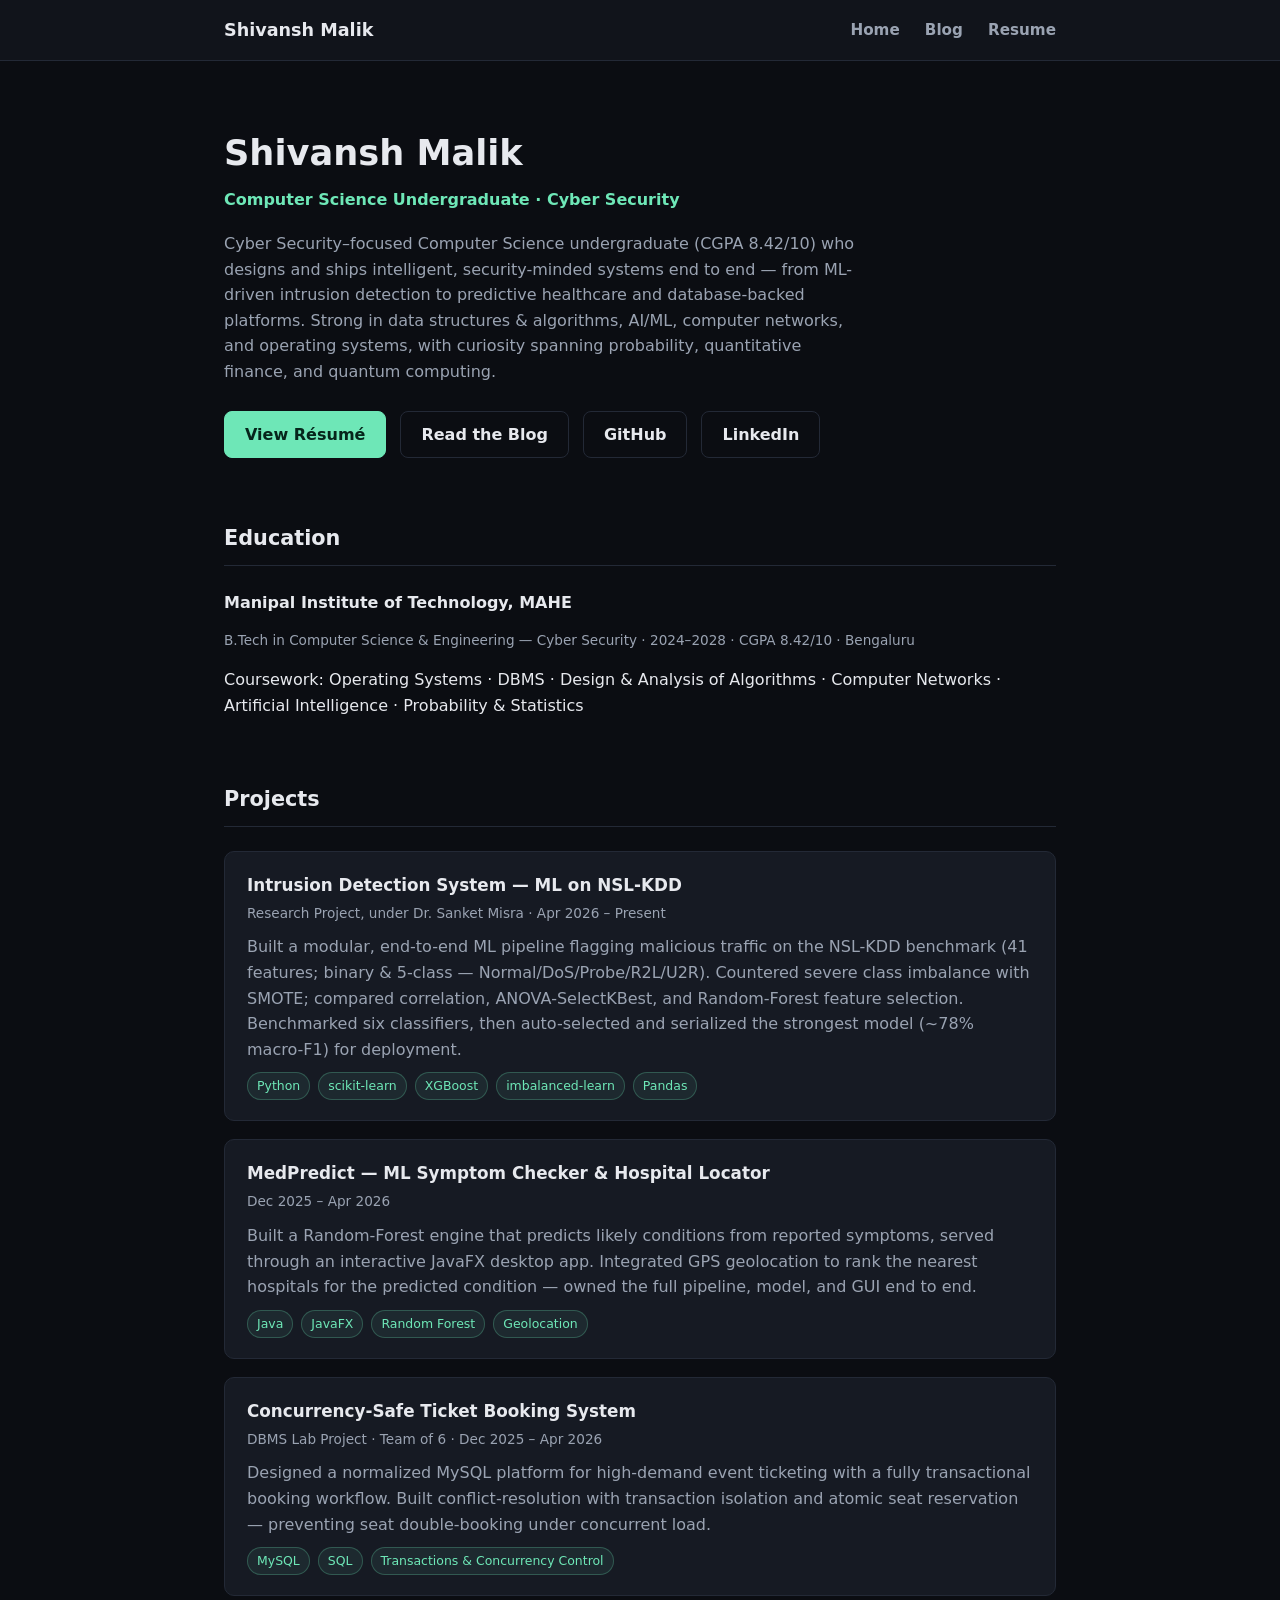
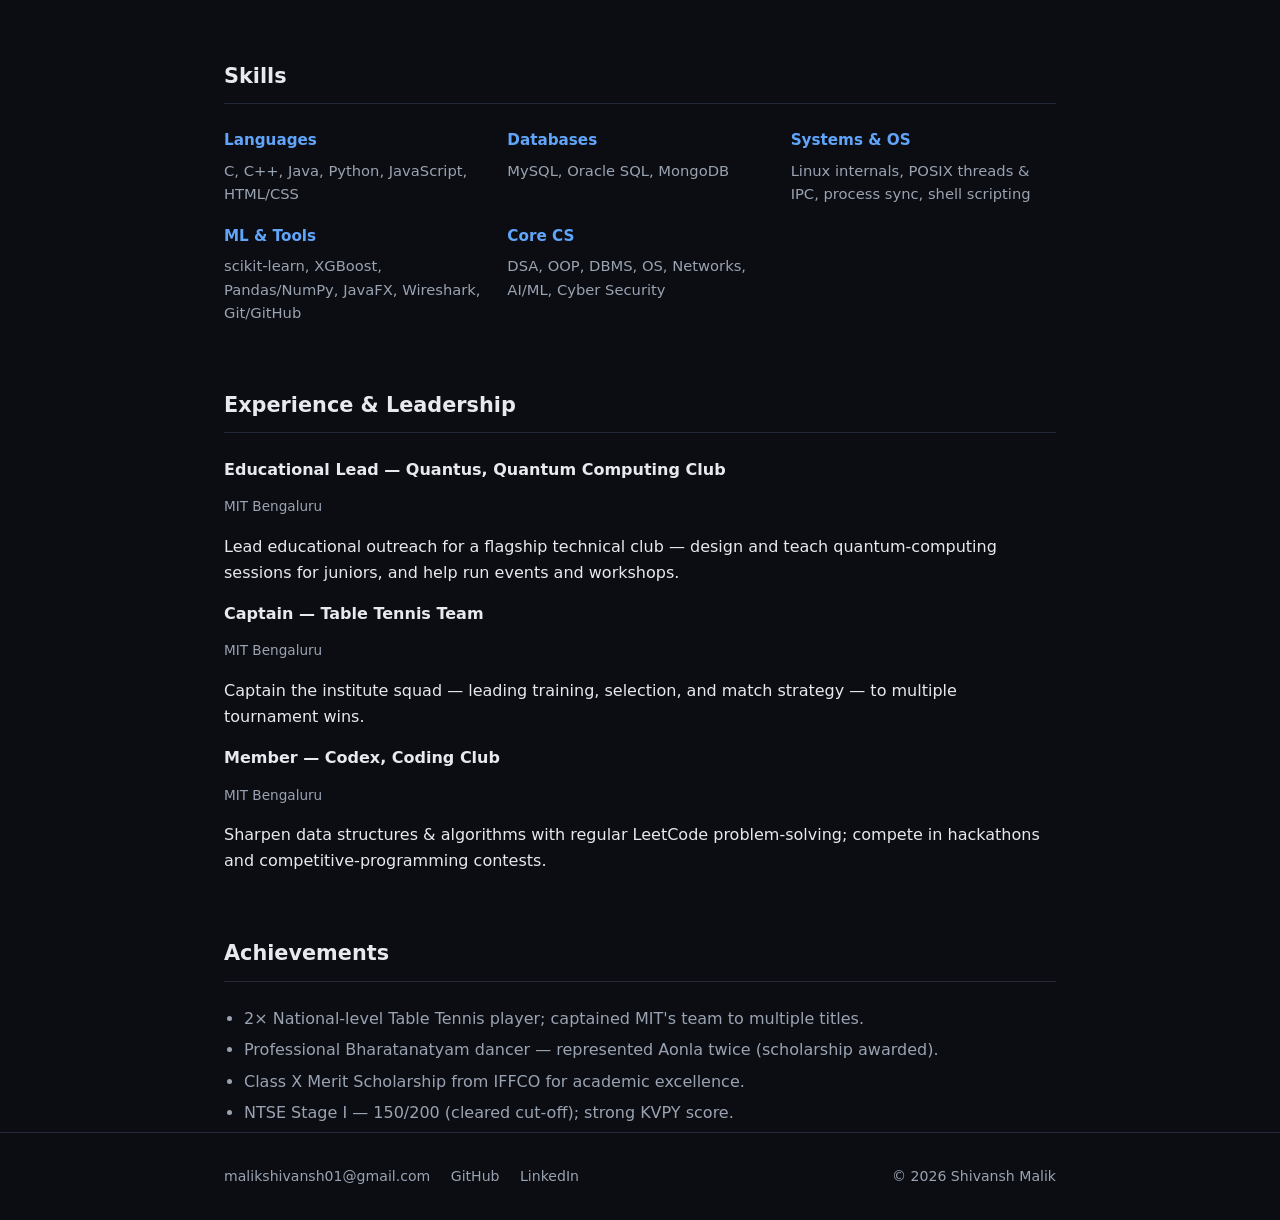
==== index.html @ 91553f65 "Initial site: portfolio home, blog, and resume" ====
<!DOCTYPE html>
<html lang="en">
<head>
  <meta charset="UTF-8" />
  <meta name="viewport" content="width=device-width, initial-scale=1.0" />
  <title>Shivansh Malik — Computer Science &amp; Cyber Security</title>
  <meta name="description" content="Shivansh Malik — Computer Science undergraduate building intelligent, security-minded systems end to end." />
  <link rel="stylesheet" href="style.css" />
</head>
<body>
  <header class="site-header">
    <div class="wrap">
      <a class="brand" href="index.html">Shivansh Malik</a>
      <nav class="site-nav">
        <a href="index.html">Home</a>
        <a href="blog.html">Blog</a>
        <a href="resume.pdf">Resume</a>
      </nav>
    </div>
  </header>

  <main class="wrap">
    <section class="hero">
      <h1>Shivansh Malik</h1>
      <p class="role">Computer Science Undergraduate · Cyber Security</p>
      <p class="lead">
        Cyber Security–focused Computer Science undergraduate (CGPA 8.42/10) who designs and ships
        intelligent, security-minded systems end to end — from ML-driven intrusion detection to
        predictive healthcare and database-backed platforms. Strong in data structures &amp; algorithms,
        AI/ML, computer networks, and operating systems, with curiosity spanning probability,
        quantitative finance, and quantum computing.
      </p>
      <div class="btn-row">
        <a class="btn primary" href="resume.pdf">View Résumé</a>
        <a class="btn ghost" href="blog.html">Read the Blog</a>
        <a class="btn ghost" href="https://github.com/shxvansh07">GitHub</a>
        <a class="btn ghost" href="https://www.linkedin.com/in/shivansh-malik-41b51a372/">LinkedIn</a>
      </div>
    </section>

    <section id="education">
      <h2>Education</h2>
      <div class="edu-item">
        <h3>Manipal Institute of Technology, MAHE</h3>
        <p class="meta">B.Tech in Computer Science &amp; Engineering — Cyber Security · 2024–2028 · CGPA 8.42/10 · Bengaluru</p>
        <p>Coursework: Operating Systems · DBMS · Design &amp; Analysis of Algorithms · Computer Networks · Artificial Intelligence · Probability &amp; Statistics</p>
      </div>
    </section>

    <section id="projects">
      <h2>Projects</h2>

      <div class="card">
        <h3>Intrusion Detection System — ML on NSL-KDD</h3>
        <p class="meta">Research Project, under Dr. Sanket Misra · Apr 2026 – Present</p>
        <p>
          Built a modular, end-to-end ML pipeline flagging malicious traffic on the NSL-KDD benchmark
          (41 features; binary &amp; 5-class — Normal/DoS/Probe/R2L/U2R). Countered severe class imbalance
          with SMOTE; compared correlation, ANOVA-SelectKBest, and Random-Forest feature selection.
          Benchmarked six classifiers, then auto-selected and serialized the strongest model
          (~78% macro-F1) for deployment.
        </p>
        <div class="tag-row">
          <span class="tag">Python</span>
          <span class="tag">scikit-learn</span>
          <span class="tag">XGBoost</span>
          <span class="tag">imbalanced-learn</span>
          <span class="tag">Pandas</span>
        </div>
      </div>

      <div class="card">
        <h3>MedPredict — ML Symptom Checker &amp; Hospital Locator</h3>
        <p class="meta">Dec 2025 – Apr 2026</p>
        <p>
          Built a Random-Forest engine that predicts likely conditions from reported symptoms, served
          through an interactive JavaFX desktop app. Integrated GPS geolocation to rank the nearest
          hospitals for the predicted condition — owned the full pipeline, model, and GUI end to end.
        </p>
        <div class="tag-row">
          <span class="tag">Java</span>
          <span class="tag">JavaFX</span>
          <span class="tag">Random Forest</span>
          <span class="tag">Geolocation</span>
        </div>
      </div>

      <div class="card">
        <h3>Concurrency-Safe Ticket Booking System</h3>
        <p class="meta">DBMS Lab Project · Team of 6 · Dec 2025 – Apr 2026</p>
        <p>
          Designed a normalized MySQL platform for high-demand event ticketing with a fully
          transactional booking workflow. Built conflict-resolution with transaction isolation and
          atomic seat reservation — preventing seat double-booking under concurrent load.
        </p>
        <div class="tag-row">
          <span class="tag">MySQL</span>
          <span class="tag">SQL</span>
          <span class="tag">Transactions &amp; Concurrency Control</span>
        </div>
      </div>
    </section>

    <section id="skills">
      <h2>Skills</h2>
      <div class="skills-grid">
        <div class="skill-card">
          <h3>Languages</h3>
          <p>C, C++, Java, Python, JavaScript, HTML/CSS</p>
        </div>
        <div class="skill-card">
          <h3>Databases</h3>
          <p>MySQL, Oracle SQL, MongoDB</p>
        </div>
        <div class="skill-card">
          <h3>Systems &amp; OS</h3>
          <p>Linux internals, POSIX threads &amp; IPC, process sync, shell scripting</p>
        </div>
        <div class="skill-card">
          <h3>ML &amp; Tools</h3>
          <p>scikit-learn, XGBoost, Pandas/NumPy, JavaFX, Wireshark, Git/GitHub</p>
        </div>
        <div class="skill-card">
          <h3>Core CS</h3>
          <p>DSA, OOP, DBMS, OS, Networks, AI/ML, Cyber Security</p>
        </div>
      </div>
    </section>

    <section id="leadership">
      <h2>Experience &amp; Leadership</h2>
      <div class="leadership-item">
        <h3>Educational Lead — Quantus, Quantum Computing Club</h3>
        <p class="meta">MIT Bengaluru</p>
        <p>Lead educational outreach for a flagship technical club — design and teach quantum-computing sessions for juniors, and help run events and workshops.</p>
      </div>
      <div class="leadership-item">
        <h3>Captain — Table Tennis Team</h3>
        <p class="meta">MIT Bengaluru</p>
        <p>Captain the institute squad — leading training, selection, and match strategy — to multiple tournament wins.</p>
      </div>
      <div class="leadership-item">
        <h3>Member — Codex, Coding Club</h3>
        <p class="meta">MIT Bengaluru</p>
        <p>Sharpen data structures &amp; algorithms with regular LeetCode problem-solving; compete in hackathons and competitive-programming contests.</p>
      </div>
    </section>

    <section id="achievements">
      <h2>Achievements</h2>
      <ul class="achievements">
        <li>2× National-level Table Tennis player; captained MIT's team to multiple titles.</li>
        <li>Professional Bharatanatyam dancer — represented Aonla twice (scholarship awarded).</li>
        <li>Class X Merit Scholarship from IFFCO for academic excellence.</li>
        <li>NTSE Stage I — 150/200 (cleared cut-off); strong KVPY score.</li>
      </ul>
    </section>
  </main>

  <footer>
    <div class="wrap">
      <div>
        <a href="mailto:malikshivansh01@gmail.com">malikshivansh01@gmail.com</a>
        <a href="https://github.com/shxvansh07">GitHub</a>
        <a href="https://www.linkedin.com/in/shivansh-malik-41b51a372/">LinkedIn</a>
      </div>
      <div>© 2026 Shivansh Malik</div>
    </div>
  </footer>
</body>
</html>
---- style.css ----
:root {
  --bg: #0b0d12;
  --bg-soft: #11141b;
  --card: #161a23;
  --border: #232936;
  --text: #e7e9ee;
  --text-dim: #9aa3b2;
  --accent: #6ee7b7;
  --accent-2: #60a5fa;
  --max-width: 880px;
}

* {
  box-sizing: border-box;
}

html {
  scroll-behavior: smooth;
}

body {
  margin: 0;
  background: var(--bg);
  color: var(--text);
  font-family: "Segoe UI", system-ui, -apple-system, Roboto, Helvetica, Arial, sans-serif;
  line-height: 1.6;
}

a {
  color: var(--accent-2);
  text-decoration: none;
}

a:hover {
  text-decoration: underline;
}

.wrap {
  max-width: var(--max-width);
  margin: 0 auto;
  padding: 0 24px;
}

header.site-header {
  border-bottom: 1px solid var(--border);
  background: var(--bg-soft);
  position: sticky;
  top: 0;
  z-index: 10;
}

header.site-header .wrap {
  display: flex;
  align-items: center;
  justify-content: space-between;
  padding-top: 16px;
  padding-bottom: 16px;
}

.brand {
  font-weight: 700;
  font-size: 1.1rem;
  color: var(--text);
}

.brand:hover {
  text-decoration: none;
  color: var(--accent);
}

nav.site-nav a {
  margin-left: 20px;
  color: var(--text-dim);
  font-weight: 600;
  font-size: 0.95rem;
}

nav.site-nav a:hover {
  color: var(--accent);
  text-decoration: none;
}

main {
  padding: 56px 0 80px;
}

.hero h1 {
  font-size: 2.2rem;
  margin: 0 0 6px;
}

.hero .role {
  color: var(--accent);
  font-weight: 600;
  margin: 0 0 18px;
}

.hero p.lead {
  color: var(--text-dim);
  max-width: 640px;
}

.btn-row {
  display: flex;
  gap: 14px;
  margin-top: 26px;
  flex-wrap: wrap;
}

.btn {
  display: inline-block;
  padding: 10px 20px;
  border-radius: 8px;
  font-weight: 600;
  border: 1px solid var(--border);
}

.btn.primary {
  background: var(--accent);
  color: #06251b;
  border-color: var(--accent);
}

.btn.primary:hover {
  text-decoration: none;
  opacity: 0.9;
}

.btn.ghost {
  color: var(--text);
}

.btn.ghost:hover {
  text-decoration: none;
  border-color: var(--accent-2);
  color: var(--accent-2);
}

section {
  margin-top: 64px;
}

section h2 {
  font-size: 1.3rem;
  border-bottom: 1px solid var(--border);
  padding-bottom: 10px;
  margin-bottom: 24px;
}

.skills-grid {
  display: grid;
  grid-template-columns: repeat(auto-fit, minmax(200px, 1fr));
  gap: 18px;
}

.skill-card h3 {
  margin: 0 0 6px;
  font-size: 0.95rem;
  color: var(--accent-2);
}

.skill-card p {
  margin: 0;
  color: var(--text-dim);
  font-size: 0.92rem;
}

.card {
  background: var(--card);
  border: 1px solid var(--border);
  border-radius: 10px;
  padding: 20px 22px;
  margin-bottom: 18px;
}

.card h3 {
  margin: 0 0 4px;
  font-size: 1.05rem;
}

.card .meta {
  color: var(--text-dim);
  font-size: 0.85rem;
  margin-bottom: 10px;
}

.card p {
  margin: 0 0 8px;
  color: var(--text-dim);
}

.tag-row {
  display: flex;
  flex-wrap: wrap;
  gap: 8px;
  margin-top: 10px;
}

.tag {
  font-size: 0.78rem;
  color: var(--accent);
  background: rgba(110, 231, 183, 0.08);
  border: 1px solid rgba(110, 231, 183, 0.25);
  padding: 3px 9px;
  border-radius: 999px;
}

.edu-item, .leadership-item {
  margin-bottom: 16px;
}

.edu-item h3, .leadership-item h3 {
  margin: 0 0 2px;
  font-size: 1rem;
}

.edu-item .meta, .leadership-item .meta {
  color: var(--text-dim);
  font-size: 0.85rem;
}

ul.achievements {
  margin: 0;
  padding-left: 20px;
  color: var(--text-dim);
}

ul.achievements li {
  margin-bottom: 6px;
}

footer {
  border-top: 1px solid var(--border);
  padding: 32px 0;
  color: var(--text-dim);
  font-size: 0.88rem;
}

footer .wrap {
  display: flex;
  justify-content: space-between;
  flex-wrap: wrap;
  gap: 10px;
}

footer a {
  color: var(--text-dim);
  margin-right: 16px;
}

footer a:hover {
  color: var(--accent-2);
}

.post-list .post-item {
  padding: 18px 0;
  border-bottom: 1px solid var(--border);
}

.post-list .post-item:last-child {
  border-bottom: none;
}

.post-item .post-date {
  color: var(--text-dim);
  font-size: 0.82rem;
}

.post-item h3 {
  margin: 8px 0 6px;
}

.post-item p {
  color: var(--text-dim);
  margin: 0;
}

article.post {
  max-width: 680px;
}

article.post .post-date {
  color: var(--text-dim);
  font-size: 0.85rem;
  margin-bottom: 6px;
}

article.post h1 {
  margin-top: 0;
}

article.post p {
  color: var(--text-dim);
}

.back-link {
  display: inline-block;
  margin-bottom: 30px;
  color: var(--text-dim);
  font-size: 0.9rem;
}
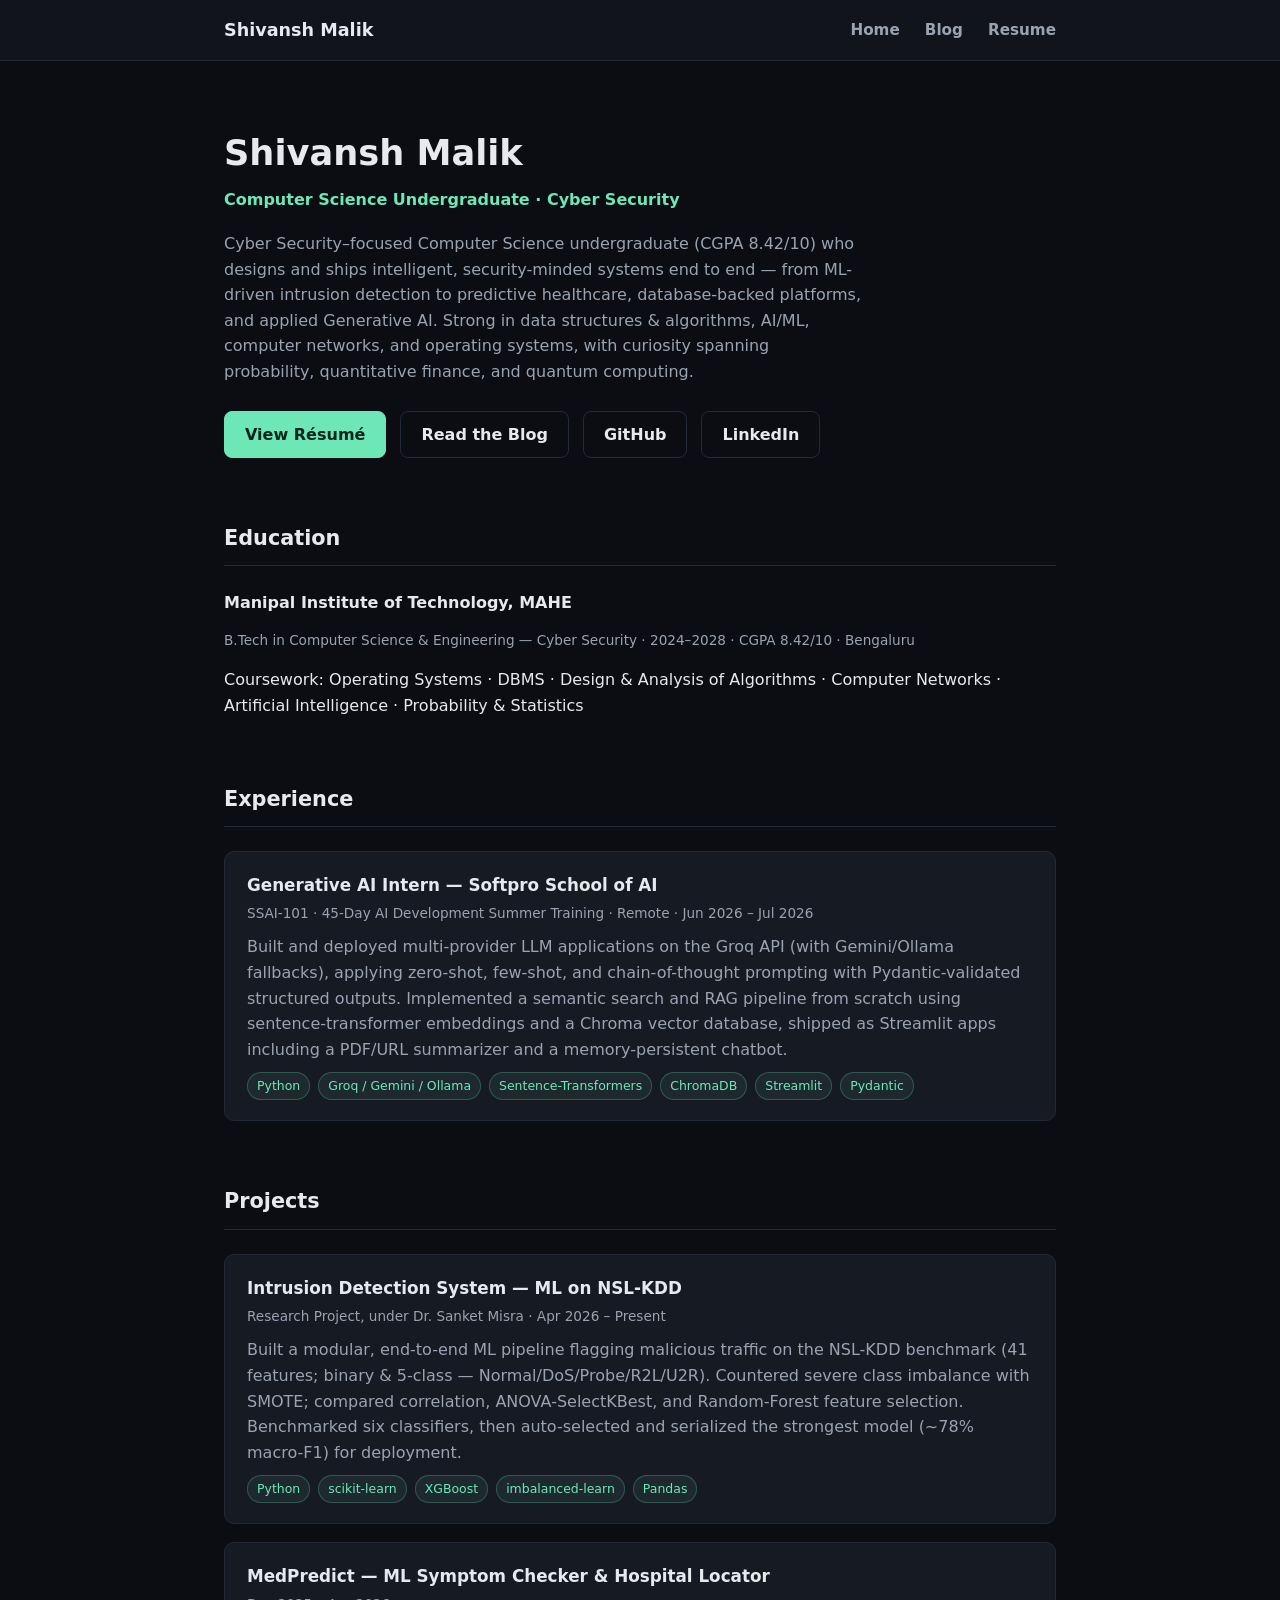
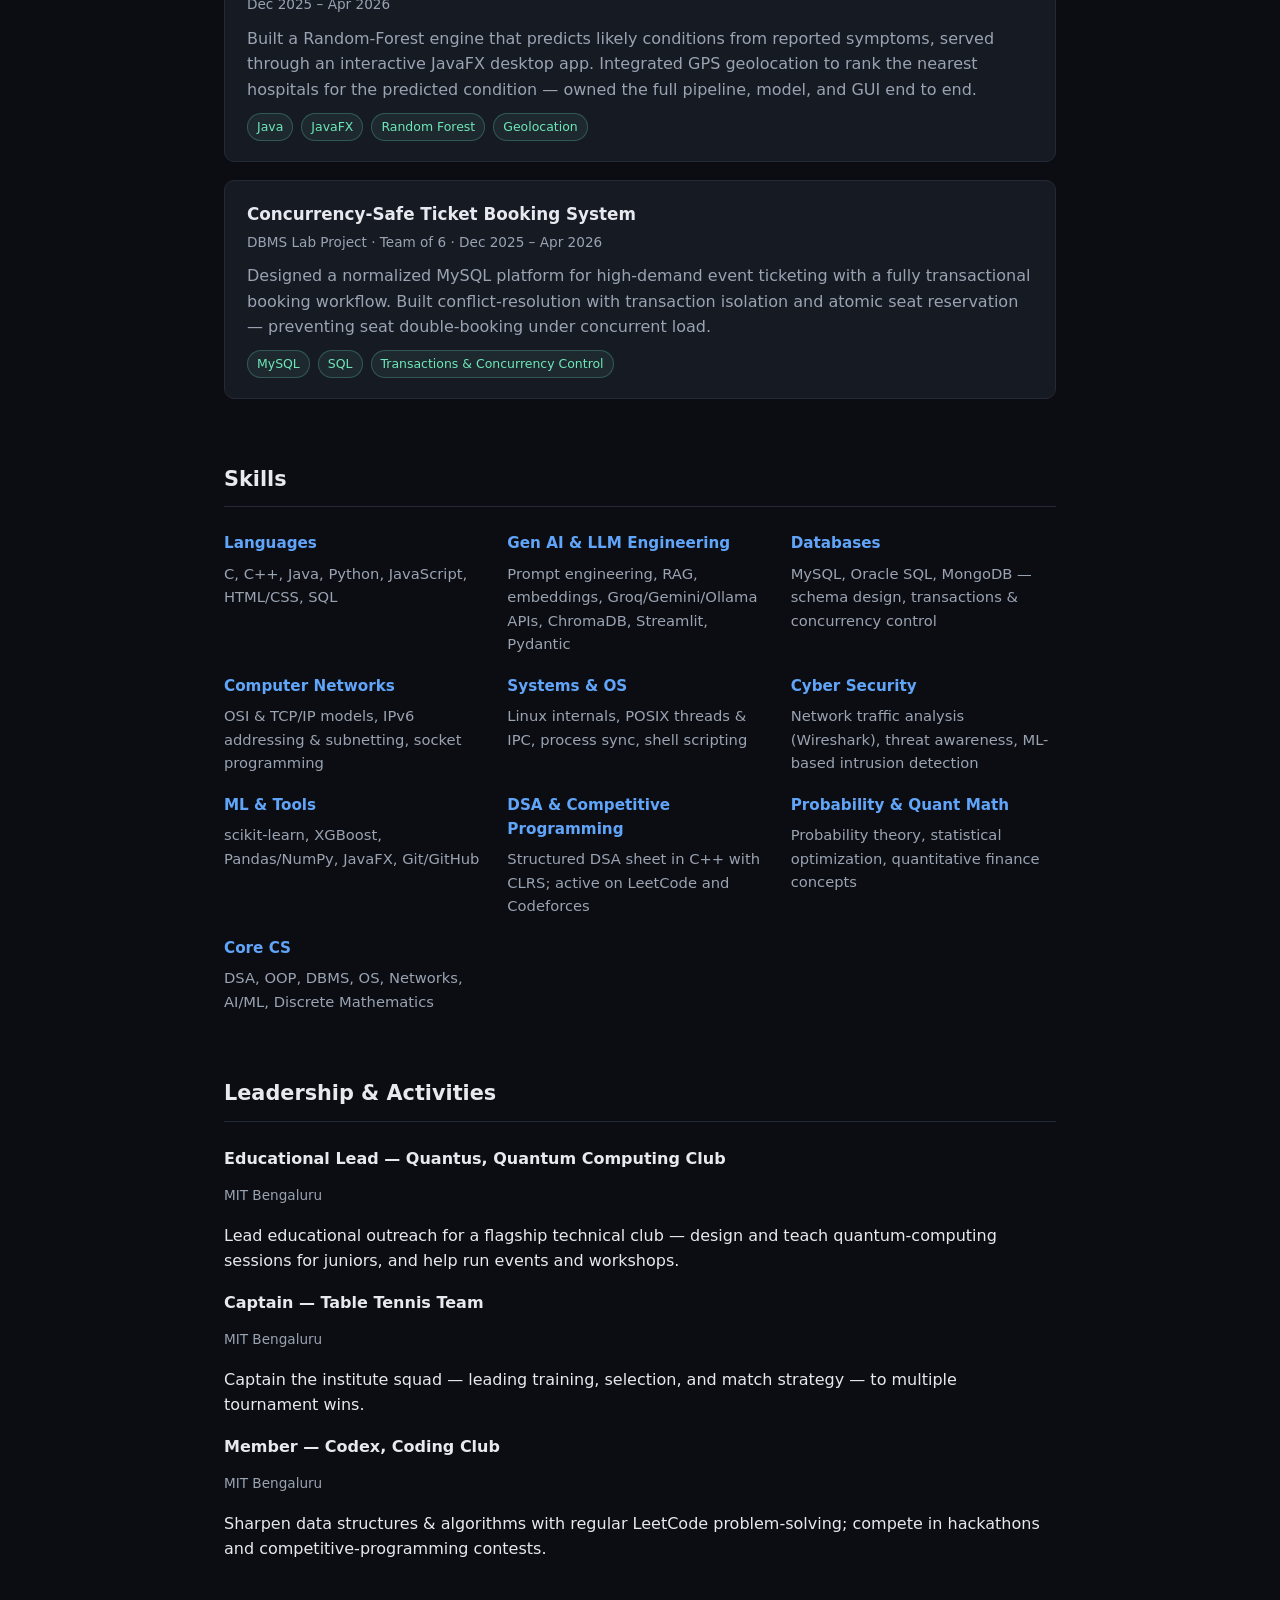
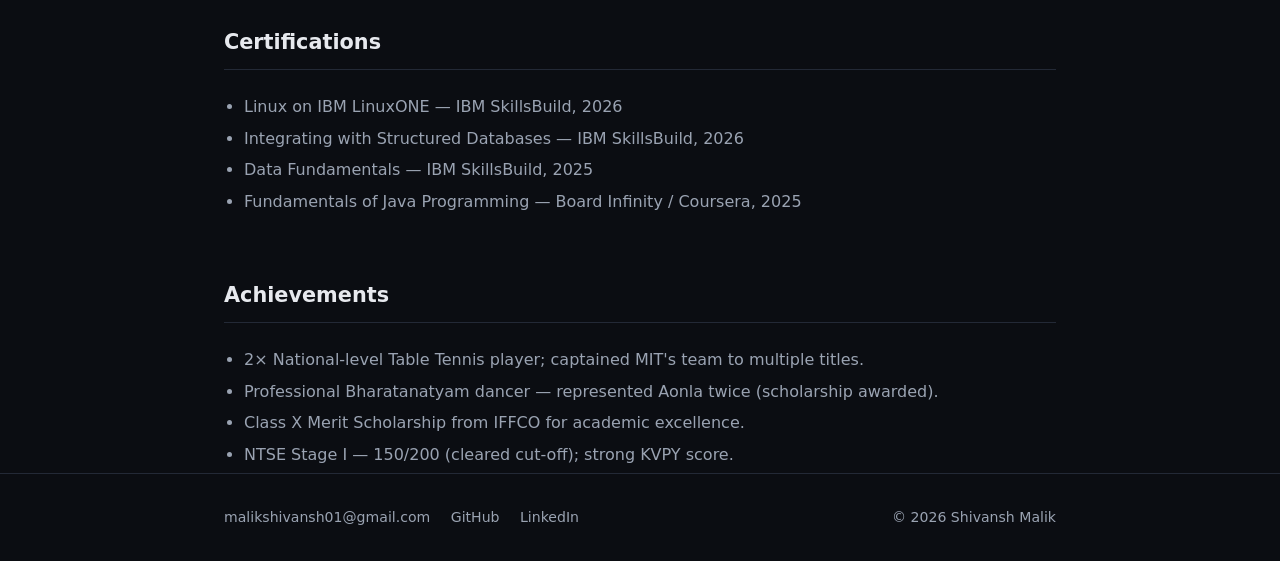
==== commit fc569dec: "Update resume and site with GenAI internship, expanded skills, and certifications Reflects the lates" ====
--- a/index.html
+++ b/index.html
@@ -26,9 +26,9 @@
       <p class="lead">
         Cyber Security–focused Computer Science undergraduate (CGPA 8.42/10) who designs and ships
         intelligent, security-minded systems end to end — from ML-driven intrusion detection to
-        predictive healthcare and database-backed platforms. Strong in data structures &amp; algorithms,
-        AI/ML, computer networks, and operating systems, with curiosity spanning probability,
-        quantitative finance, and quantum computing.
+        predictive healthcare, database-backed platforms, and applied Generative AI. Strong in data
+        structures &amp; algorithms, AI/ML, computer networks, and operating systems, with curiosity
+        spanning probability, quantitative finance, and quantum computing.
       </p>
       <div class="btn-row">
         <a class="btn primary" href="resume.pdf">View Résumé</a>
@@ -47,6 +47,29 @@
       </div>
     </section>
 
+    <section id="experience">
+      <h2>Experience</h2>
+      <div class="card">
+        <h3>Generative AI Intern — Softpro School of AI</h3>
+        <p class="meta">SSAI-101 · 45-Day AI Development Summer Training · Remote · Jun 2026 – Jul 2026</p>
+        <p>
+          Built and deployed multi-provider LLM applications on the Groq API (with Gemini/Ollama
+          fallbacks), applying zero-shot, few-shot, and chain-of-thought prompting with
+          Pydantic-validated structured outputs. Implemented a semantic search and RAG pipeline from
+          scratch using sentence-transformer embeddings and a Chroma vector database, shipped as
+          Streamlit apps including a PDF/URL summarizer and a memory-persistent chatbot.
+        </p>
+        <div class="tag-row">
+          <span class="tag">Python</span>
+          <span class="tag">Groq / Gemini / Ollama</span>
+          <span class="tag">Sentence-Transformers</span>
+          <span class="tag">ChromaDB</span>
+          <span class="tag">Streamlit</span>
+          <span class="tag">Pydantic</span>
+        </div>
+      </div>
+    </section>
+
     <section id="projects">
       <h2>Projects</h2>
 
@@ -106,29 +129,49 @@
       <div class="skills-grid">
         <div class="skill-card">
           <h3>Languages</h3>
-          <p>C, C++, Java, Python, JavaScript, HTML/CSS</p>
+          <p>C, C++, Java, Python, JavaScript, HTML/CSS, SQL</p>
+        </div>
+        <div class="skill-card">
+          <h3>Gen AI &amp; LLM Engineering</h3>
+          <p>Prompt engineering, RAG, embeddings, Groq/Gemini/Ollama APIs, ChromaDB, Streamlit, Pydantic</p>
         </div>
         <div class="skill-card">
           <h3>Databases</h3>
-          <p>MySQL, Oracle SQL, MongoDB</p>
+          <p>MySQL, Oracle SQL, MongoDB — schema design, transactions &amp; concurrency control</p>
+        </div>
+        <div class="skill-card">
+          <h3>Computer Networks</h3>
+          <p>OSI &amp; TCP/IP models, IPv6 addressing &amp; subnetting, socket programming</p>
         </div>
         <div class="skill-card">
           <h3>Systems &amp; OS</h3>
           <p>Linux internals, POSIX threads &amp; IPC, process sync, shell scripting</p>
         </div>
         <div class="skill-card">
+          <h3>Cyber Security</h3>
+          <p>Network traffic analysis (Wireshark), threat awareness, ML-based intrusion detection</p>
+        </div>
+        <div class="skill-card">
           <h3>ML &amp; Tools</h3>
-          <p>scikit-learn, XGBoost, Pandas/NumPy, JavaFX, Wireshark, Git/GitHub</p>
+          <p>scikit-learn, XGBoost, Pandas/NumPy, JavaFX, Git/GitHub</p>
+        </div>
+        <div class="skill-card">
+          <h3>DSA &amp; Competitive Programming</h3>
+          <p>Structured DSA sheet in C++ with CLRS; active on LeetCode and Codeforces</p>
+        </div>
+        <div class="skill-card">
+          <h3>Probability &amp; Quant Math</h3>
+          <p>Probability theory, statistical optimization, quantitative finance concepts</p>
         </div>
         <div class="skill-card">
           <h3>Core CS</h3>
-          <p>DSA, OOP, DBMS, OS, Networks, AI/ML, Cyber Security</p>
+          <p>DSA, OOP, DBMS, OS, Networks, AI/ML, Discrete Mathematics</p>
         </div>
       </div>
     </section>
 
     <section id="leadership">
-      <h2>Experience &amp; Leadership</h2>
+      <h2>Leadership &amp; Activities</h2>
       <div class="leadership-item">
         <h3>Educational Lead — Quantus, Quantum Computing Club</h3>
         <p class="meta">MIT Bengaluru</p>
@@ -144,6 +187,16 @@
         <p class="meta">MIT Bengaluru</p>
         <p>Sharpen data structures &amp; algorithms with regular LeetCode problem-solving; compete in hackathons and competitive-programming contests.</p>
       </div>
+    </section>
+
+    <section id="certifications">
+      <h2>Certifications</h2>
+      <ul class="achievements">
+        <li>Linux on IBM LinuxONE — IBM SkillsBuild, 2026</li>
+        <li>Integrating with Structured Databases — IBM SkillsBuild, 2026</li>
+        <li>Data Fundamentals — IBM SkillsBuild, 2025</li>
+        <li>Fundamentals of Java Programming — Board Infinity / Coursera, 2025</li>
+      </ul>
     </section>
 
     <section id="achievements">
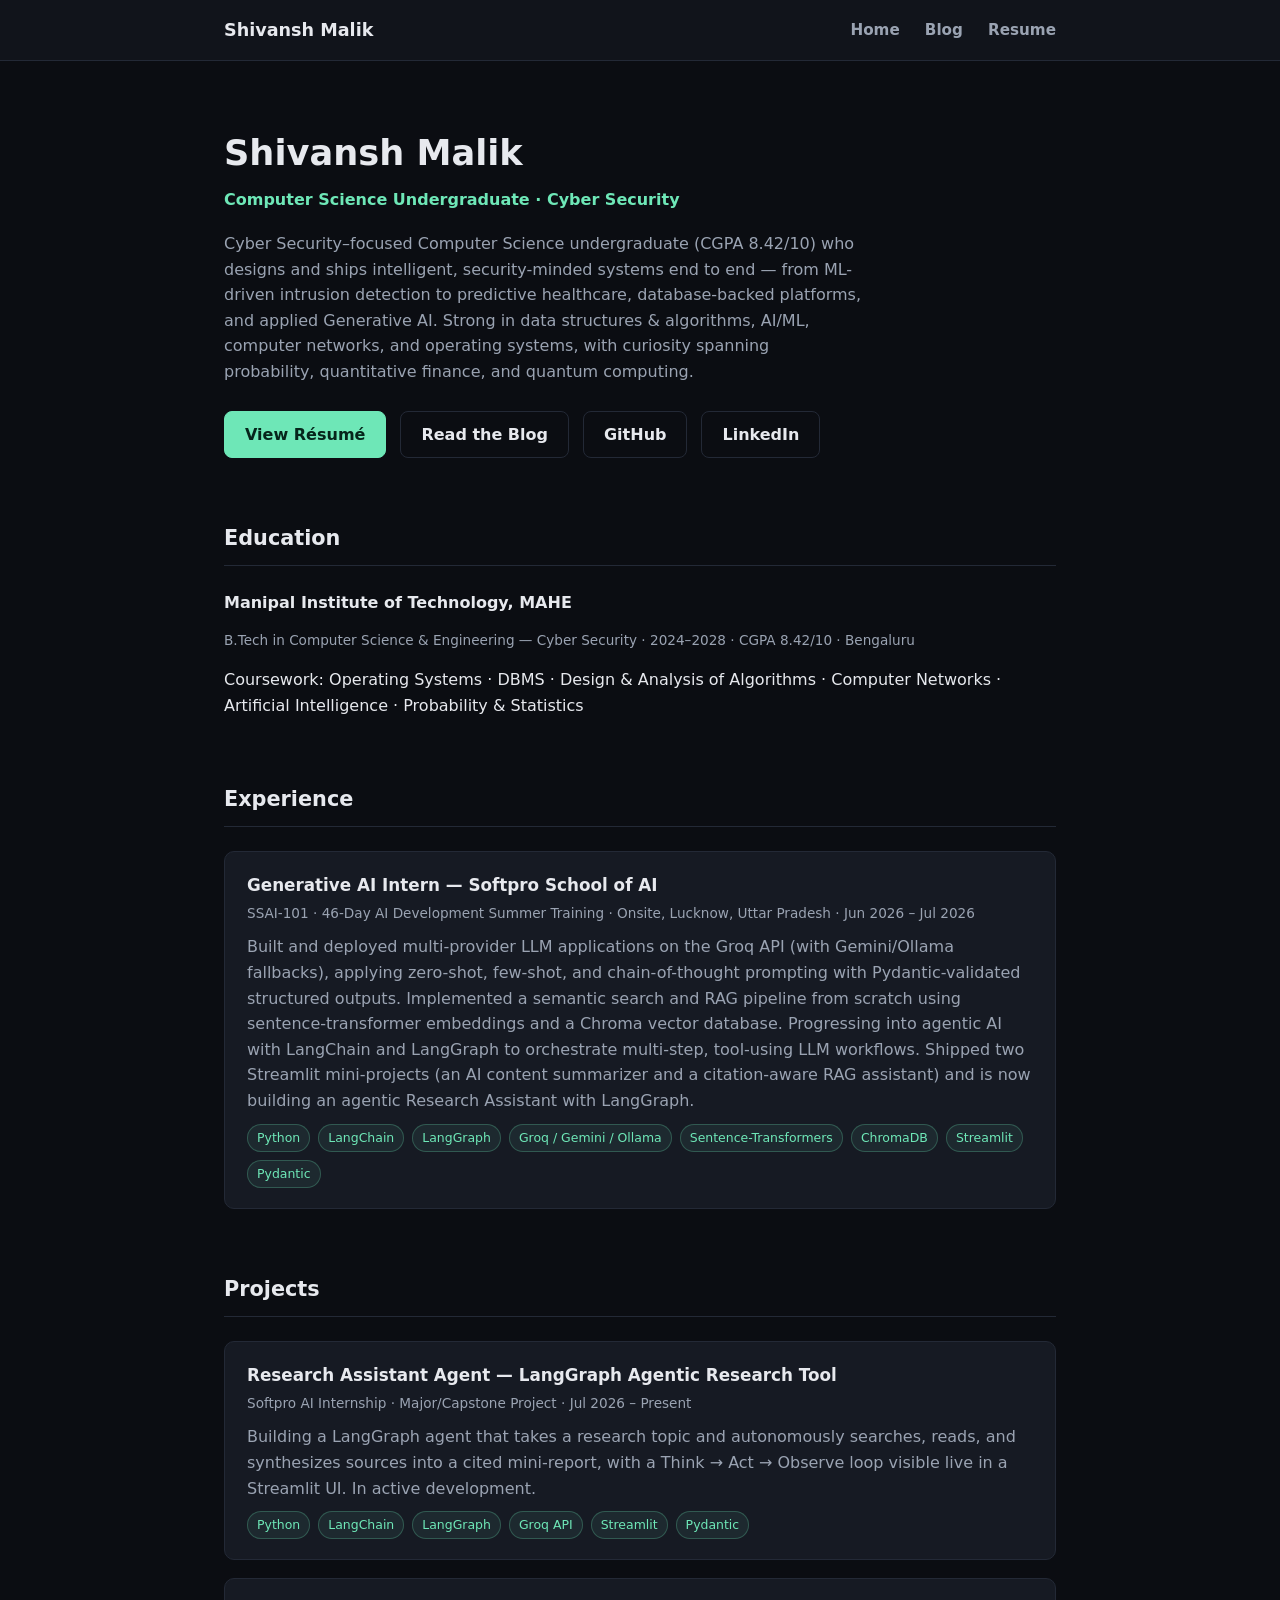
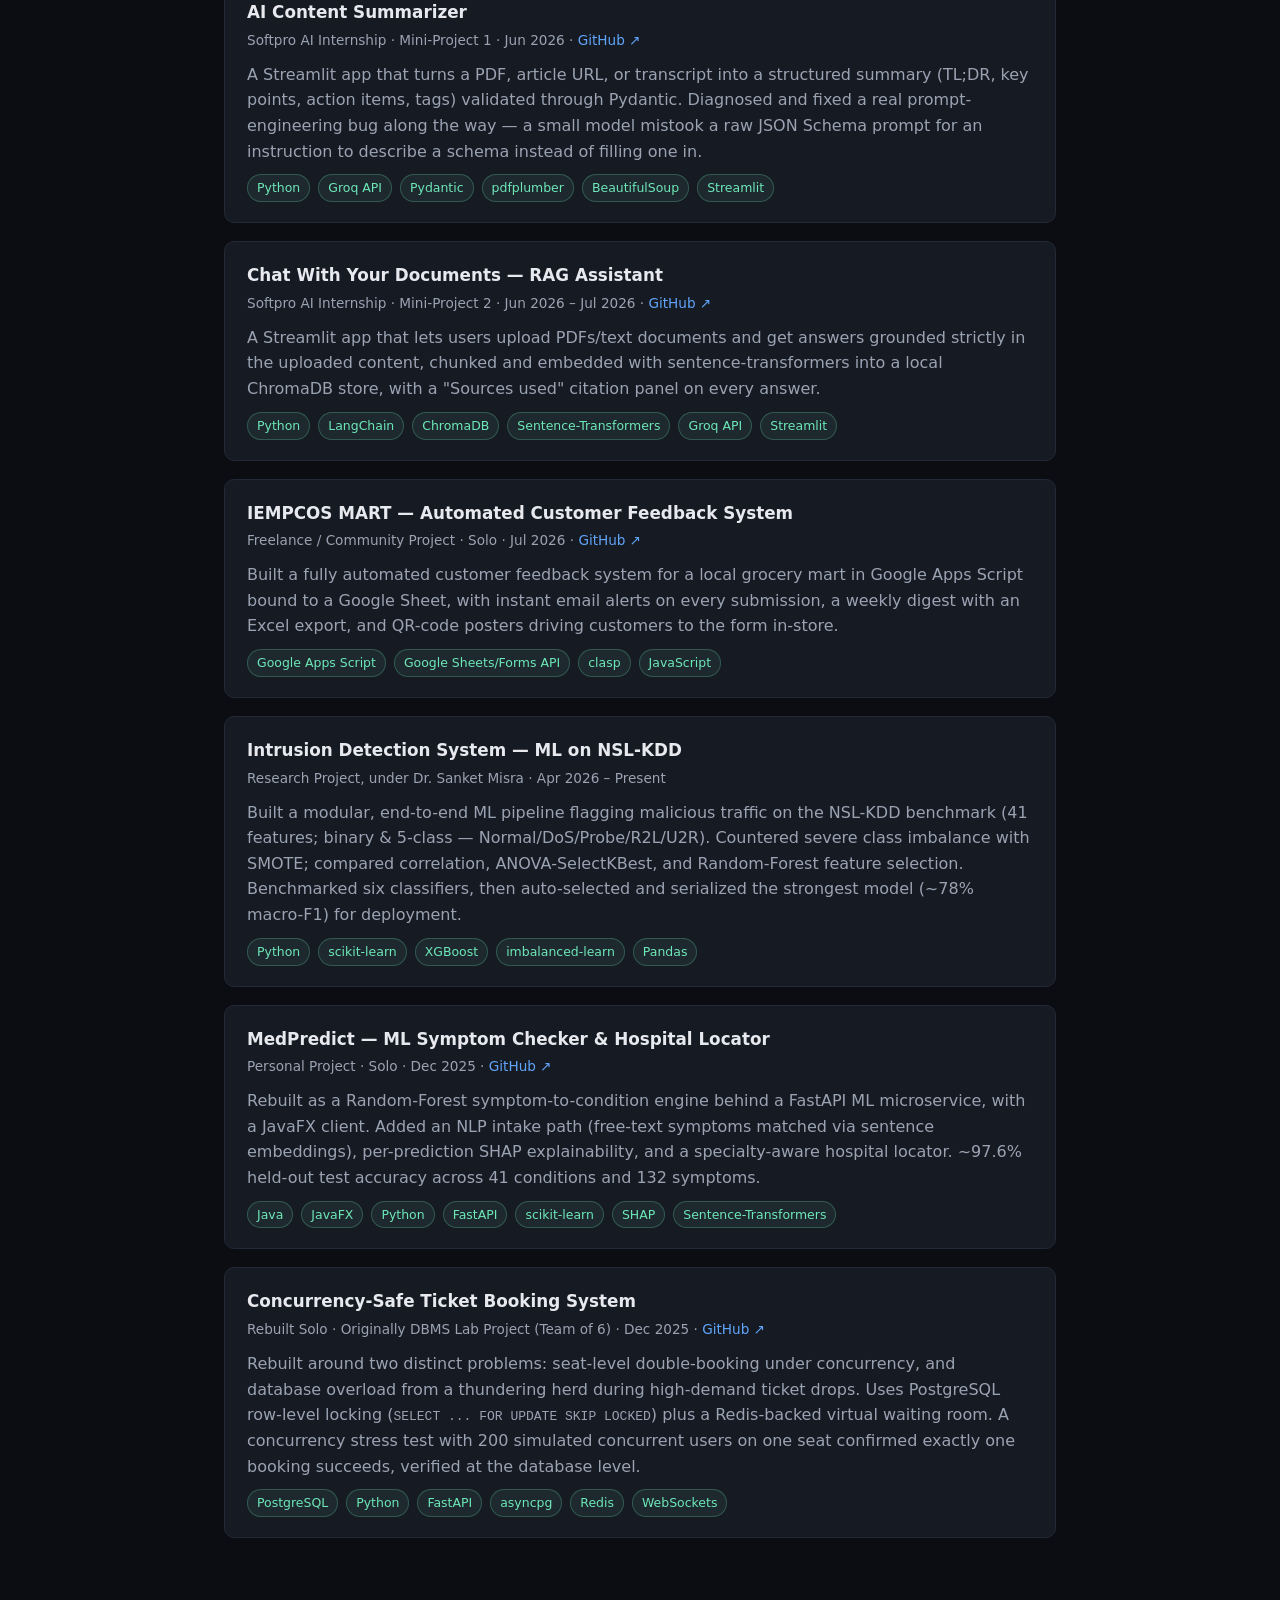
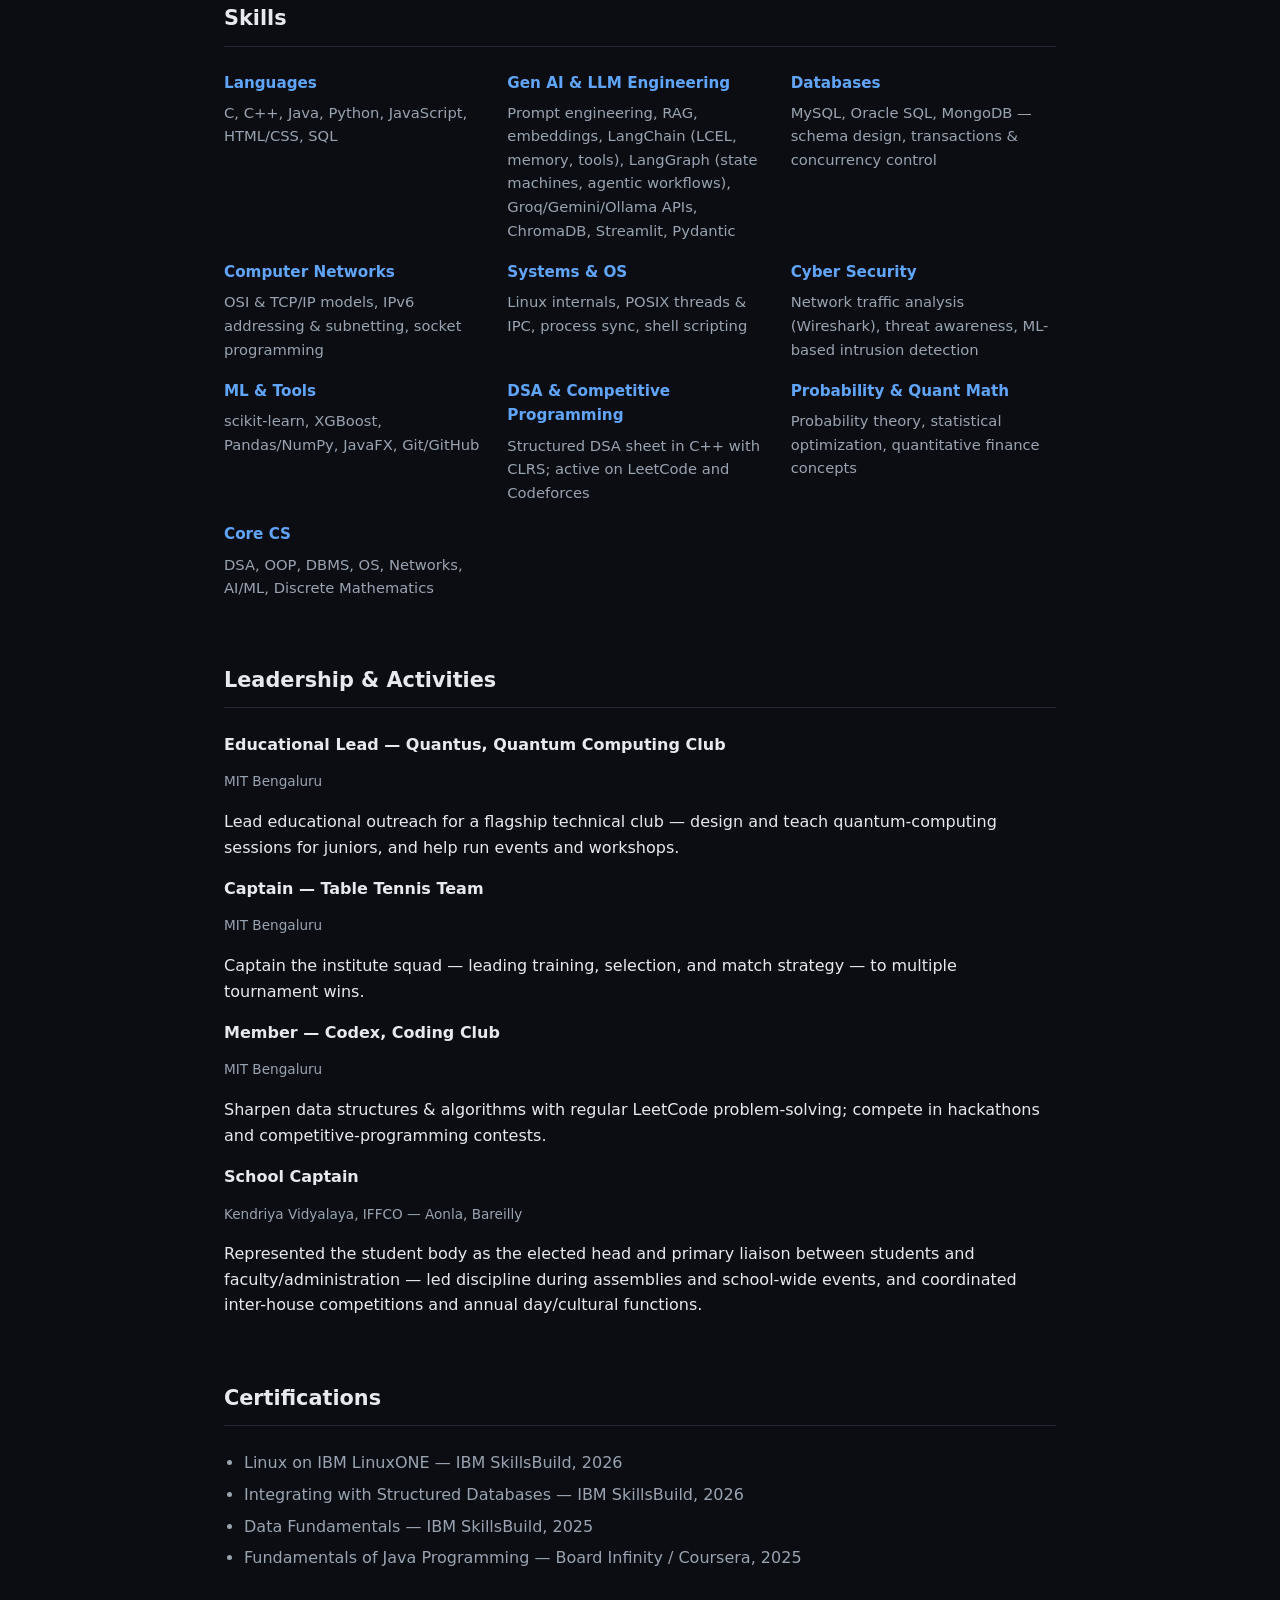
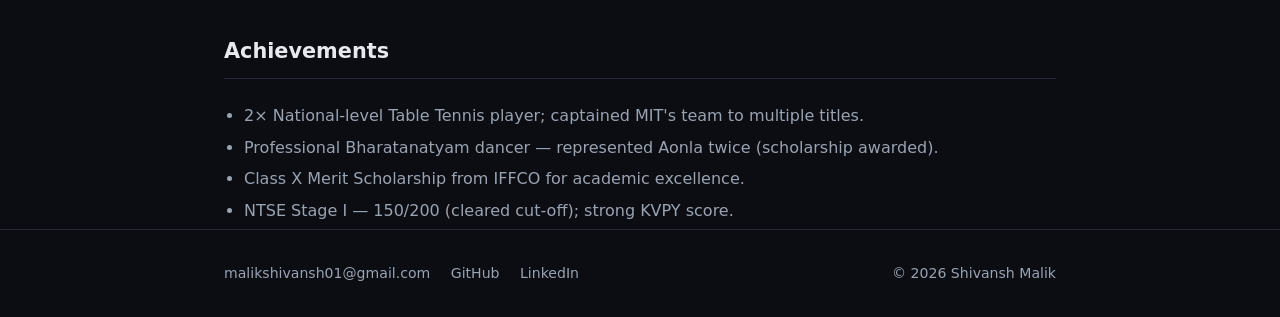
==== commit d06c0f51: "Sync homepage with latest resume: new projects (Research Assistant Agent, AI Content Summarizer, IEM" ====
--- a/index.html
+++ b/index.html
@@ -51,16 +51,20 @@
       <h2>Experience</h2>
       <div class="card">
         <h3>Generative AI Intern — Softpro School of AI</h3>
-        <p class="meta">SSAI-101 · 45-Day AI Development Summer Training · Remote · Jun 2026 – Jul 2026</p>
+        <p class="meta">SSAI-101 · 46-Day AI Development Summer Training · Onsite, Lucknow, Uttar Pradesh · Jun 2026 – Jul 2026</p>
         <p>
           Built and deployed multi-provider LLM applications on the Groq API (with Gemini/Ollama
           fallbacks), applying zero-shot, few-shot, and chain-of-thought prompting with
           Pydantic-validated structured outputs. Implemented a semantic search and RAG pipeline from
-          scratch using sentence-transformer embeddings and a Chroma vector database, shipped as
-          Streamlit apps including a PDF/URL summarizer and a memory-persistent chatbot.
-        </p>
-        <div class="tag-row">
-          <span class="tag">Python</span>
+          scratch using sentence-transformer embeddings and a Chroma vector database. Progressing into
+          agentic AI with LangChain and LangGraph to orchestrate multi-step, tool-using LLM workflows.
+          Shipped two Streamlit mini-projects (an AI content summarizer and a citation-aware RAG
+          assistant) and is now building an agentic Research Assistant with LangGraph.
+        </p>
+        <div class="tag-row">
+          <span class="tag">Python</span>
+          <span class="tag">LangChain</span>
+          <span class="tag">LangGraph</span>
           <span class="tag">Groq / Gemini / Ollama</span>
           <span class="tag">Sentence-Transformers</span>
           <span class="tag">ChromaDB</span>
@@ -74,6 +78,77 @@
       <h2>Projects</h2>
 
       <div class="card">
+        <h3>Research Assistant Agent — LangGraph Agentic Research Tool</h3>
+        <p class="meta">Softpro AI Internship · Major/Capstone Project · Jul 2026 – Present</p>
+        <p>
+          Building a LangGraph agent that takes a research topic and autonomously searches, reads, and
+          synthesizes sources into a cited mini-report, with a Think → Act → Observe loop visible live
+          in a Streamlit UI. In active development.
+        </p>
+        <div class="tag-row">
+          <span class="tag">Python</span>
+          <span class="tag">LangChain</span>
+          <span class="tag">LangGraph</span>
+          <span class="tag">Groq API</span>
+          <span class="tag">Streamlit</span>
+          <span class="tag">Pydantic</span>
+        </div>
+      </div>
+
+      <div class="card">
+        <h3>AI Content Summarizer</h3>
+        <p class="meta">Softpro AI Internship · Mini-Project 1 · Jun 2026 · <a href="https://github.com/shxvansh07/ai-content-summarizer">GitHub ↗</a></p>
+        <p>
+          A Streamlit app that turns a PDF, article URL, or transcript into a structured summary
+          (TL;DR, key points, action items, tags) validated through Pydantic. Diagnosed and fixed a
+          real prompt-engineering bug along the way — a small model mistook a raw JSON Schema prompt
+          for an instruction to describe a schema instead of filling one in.
+        </p>
+        <div class="tag-row">
+          <span class="tag">Python</span>
+          <span class="tag">Groq API</span>
+          <span class="tag">Pydantic</span>
+          <span class="tag">pdfplumber</span>
+          <span class="tag">BeautifulSoup</span>
+          <span class="tag">Streamlit</span>
+        </div>
+      </div>
+
+      <div class="card">
+        <h3>Chat With Your Documents — RAG Assistant</h3>
+        <p class="meta">Softpro AI Internship · Mini-Project 2 · Jun 2026 – Jul 2026 · <a href="https://github.com/shxvansh07/chat-with-your-documents-rag-assistant">GitHub ↗</a></p>
+        <p>
+          A Streamlit app that lets users upload PDFs/text documents and get answers grounded strictly
+          in the uploaded content, chunked and embedded with sentence-transformers into a local
+          ChromaDB store, with a "Sources used" citation panel on every answer.
+        </p>
+        <div class="tag-row">
+          <span class="tag">Python</span>
+          <span class="tag">LangChain</span>
+          <span class="tag">ChromaDB</span>
+          <span class="tag">Sentence-Transformers</span>
+          <span class="tag">Groq API</span>
+          <span class="tag">Streamlit</span>
+        </div>
+      </div>
+
+      <div class="card">
+        <h3>IEMPCOS MART — Automated Customer Feedback System</h3>
+        <p class="meta">Freelance / Community Project · Solo · Jul 2026 · <a href="https://github.com/shxvansh07/iempcos-mart-feedback-system">GitHub ↗</a></p>
+        <p>
+          Built a fully automated customer feedback system for a local grocery mart in Google Apps
+          Script bound to a Google Sheet, with instant email alerts on every submission, a weekly
+          digest with an Excel export, and QR-code posters driving customers to the form in-store.
+        </p>
+        <div class="tag-row">
+          <span class="tag">Google Apps Script</span>
+          <span class="tag">Google Sheets/Forms API</span>
+          <span class="tag">clasp</span>
+          <span class="tag">JavaScript</span>
+        </div>
+      </div>
+
+      <div class="card">
         <h3>Intrusion Detection System — ML on NSL-KDD</h3>
         <p class="meta">Research Project, under Dr. Sanket Misra · Apr 2026 – Present</p>
         <p>
@@ -94,32 +169,41 @@
 
       <div class="card">
         <h3>MedPredict — ML Symptom Checker &amp; Hospital Locator</h3>
-        <p class="meta">Dec 2025 – Apr 2026</p>
-        <p>
-          Built a Random-Forest engine that predicts likely conditions from reported symptoms, served
-          through an interactive JavaFX desktop app. Integrated GPS geolocation to rank the nearest
-          hospitals for the predicted condition — owned the full pipeline, model, and GUI end to end.
+        <p class="meta">Personal Project · Solo · Dec 2025 · <a href="https://github.com/shxvansh07/medpredict">GitHub ↗</a></p>
+        <p>
+          Rebuilt as a Random-Forest symptom-to-condition engine behind a FastAPI ML microservice, with
+          a JavaFX client. Added an NLP intake path (free-text symptoms matched via sentence embeddings),
+          per-prediction SHAP explainability, and a specialty-aware hospital locator. ~97.6% held-out
+          test accuracy across 41 conditions and 132 symptoms.
         </p>
         <div class="tag-row">
           <span class="tag">Java</span>
           <span class="tag">JavaFX</span>
-          <span class="tag">Random Forest</span>
-          <span class="tag">Geolocation</span>
+          <span class="tag">Python</span>
+          <span class="tag">FastAPI</span>
+          <span class="tag">scikit-learn</span>
+          <span class="tag">SHAP</span>
+          <span class="tag">Sentence-Transformers</span>
         </div>
       </div>
 
       <div class="card">
         <h3>Concurrency-Safe Ticket Booking System</h3>
-        <p class="meta">DBMS Lab Project · Team of 6 · Dec 2025 – Apr 2026</p>
-        <p>
-          Designed a normalized MySQL platform for high-demand event ticketing with a fully
-          transactional booking workflow. Built conflict-resolution with transaction isolation and
-          atomic seat reservation — preventing seat double-booking under concurrent load.
-        </p>
-        <div class="tag-row">
-          <span class="tag">MySQL</span>
-          <span class="tag">SQL</span>
-          <span class="tag">Transactions &amp; Concurrency Control</span>
+        <p class="meta">Rebuilt Solo · Originally DBMS Lab Project (Team of 6) · Dec 2025 · <a href="https://github.com/shxvansh07/ticket-booking-system">GitHub ↗</a></p>
+        <p>
+          Rebuilt around two distinct problems: seat-level double-booking under concurrency, and
+          database overload from a thundering herd during high-demand ticket drops. Uses PostgreSQL
+          row-level locking (<code>SELECT ... FOR UPDATE SKIP LOCKED</code>) plus a Redis-backed virtual
+          waiting room. A concurrency stress test with 200 simulated concurrent users on one seat
+          confirmed exactly one booking succeeds, verified at the database level.
+        </p>
+        <div class="tag-row">
+          <span class="tag">PostgreSQL</span>
+          <span class="tag">Python</span>
+          <span class="tag">FastAPI</span>
+          <span class="tag">asyncpg</span>
+          <span class="tag">Redis</span>
+          <span class="tag">WebSockets</span>
         </div>
       </div>
     </section>
@@ -133,7 +217,7 @@
         </div>
         <div class="skill-card">
           <h3>Gen AI &amp; LLM Engineering</h3>
-          <p>Prompt engineering, RAG, embeddings, Groq/Gemini/Ollama APIs, ChromaDB, Streamlit, Pydantic</p>
+          <p>Prompt engineering, RAG, embeddings, LangChain (LCEL, memory, tools), LangGraph (state machines, agentic workflows), Groq/Gemini/Ollama APIs, ChromaDB, Streamlit, Pydantic</p>
         </div>
         <div class="skill-card">
           <h3>Databases</h3>
@@ -186,6 +270,11 @@
         <h3>Member — Codex, Coding Club</h3>
         <p class="meta">MIT Bengaluru</p>
         <p>Sharpen data structures &amp; algorithms with regular LeetCode problem-solving; compete in hackathons and competitive-programming contests.</p>
+      </div>
+      <div class="leadership-item">
+        <h3>School Captain</h3>
+        <p class="meta">Kendriya Vidyalaya, IFFCO — Aonla, Bareilly</p>
+        <p>Represented the student body as the elected head and primary liaison between students and faculty/administration — led discipline during assemblies and school-wide events, and coordinated inter-house competitions and annual day/cultural functions.</p>
       </div>
     </section>
 
